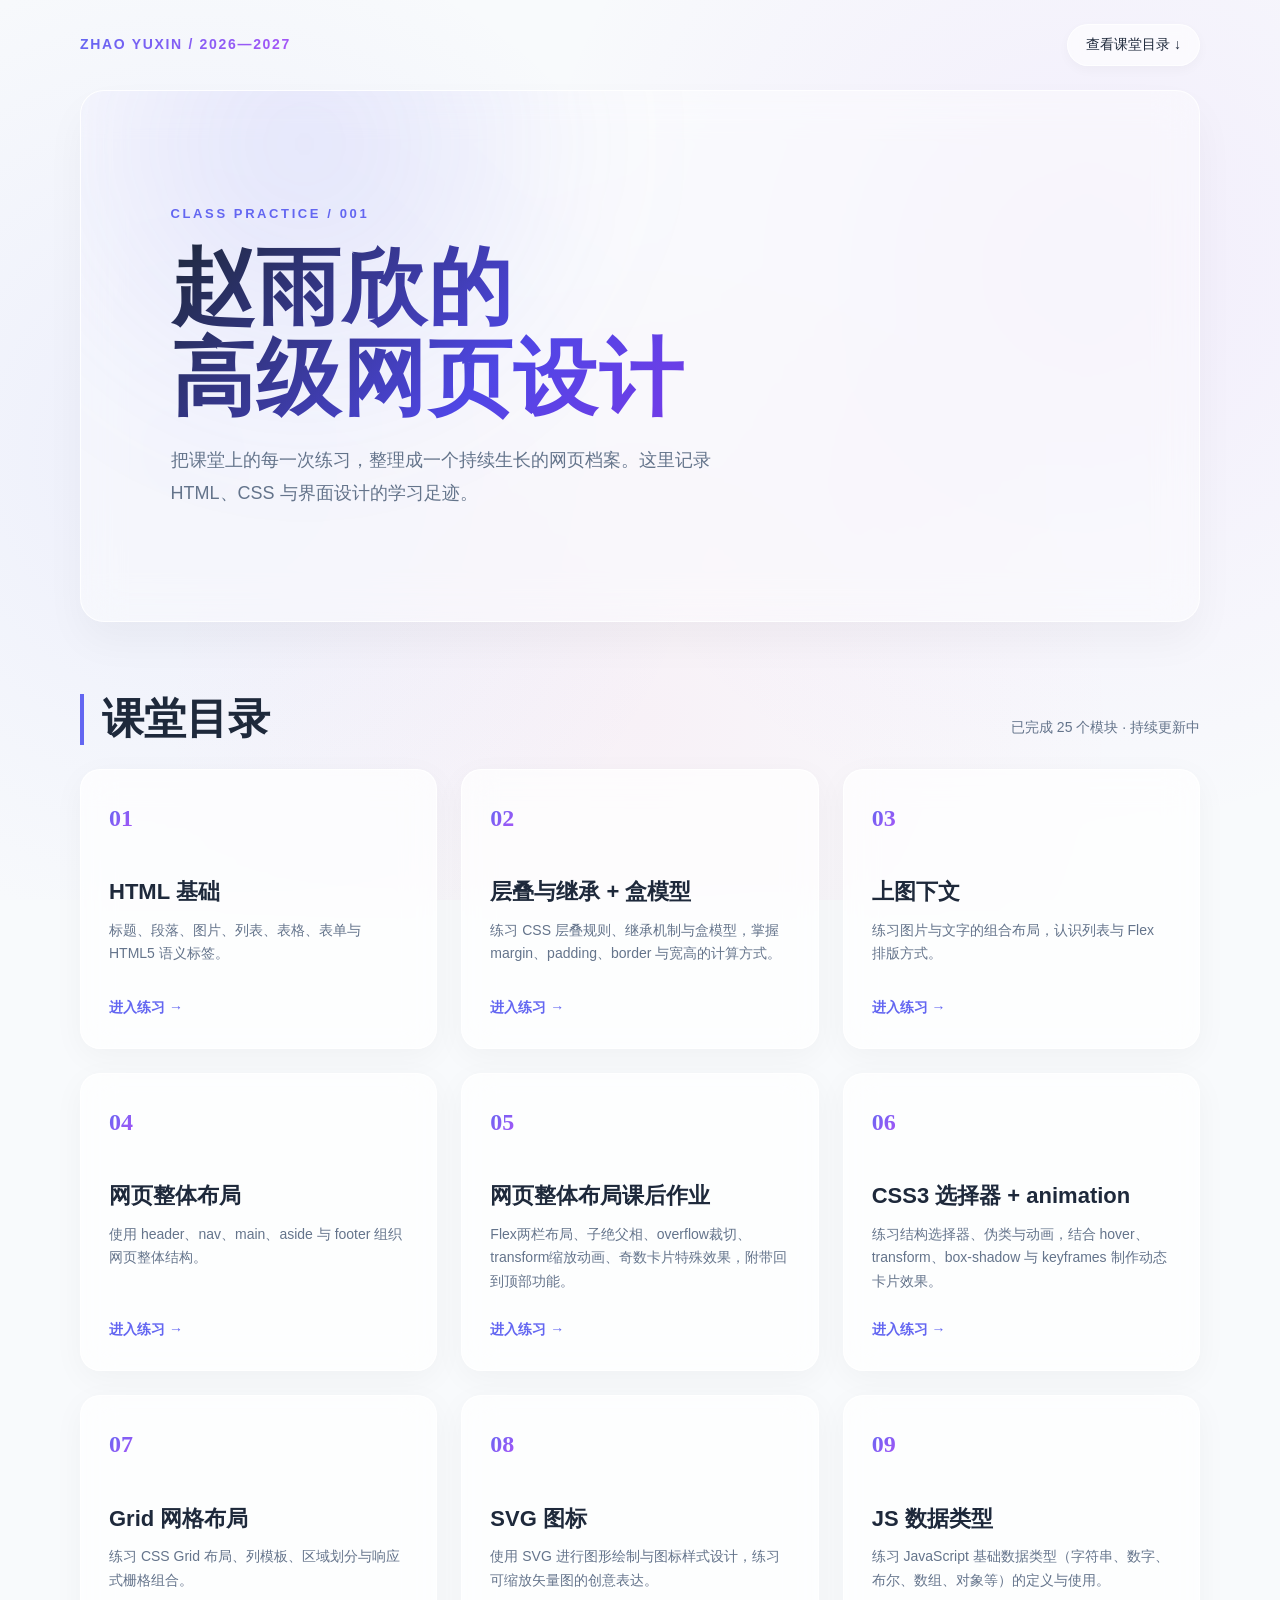
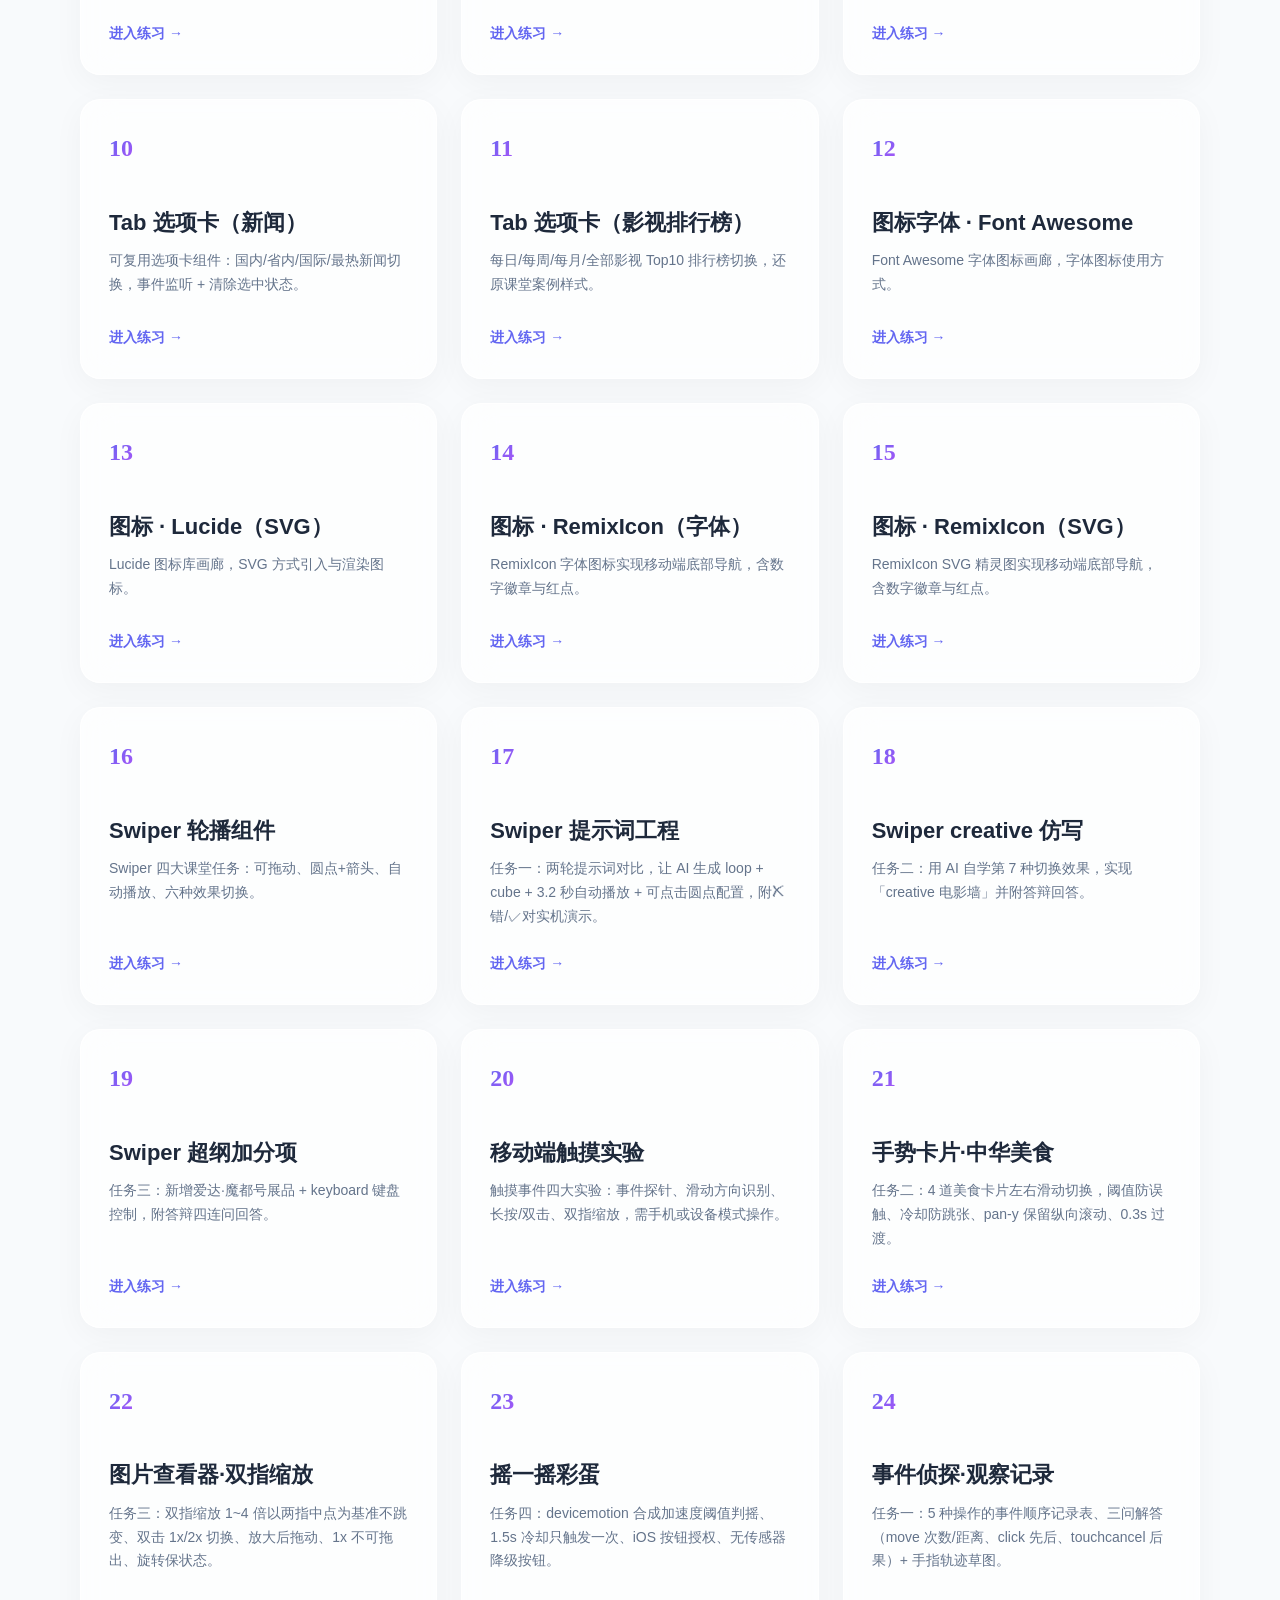
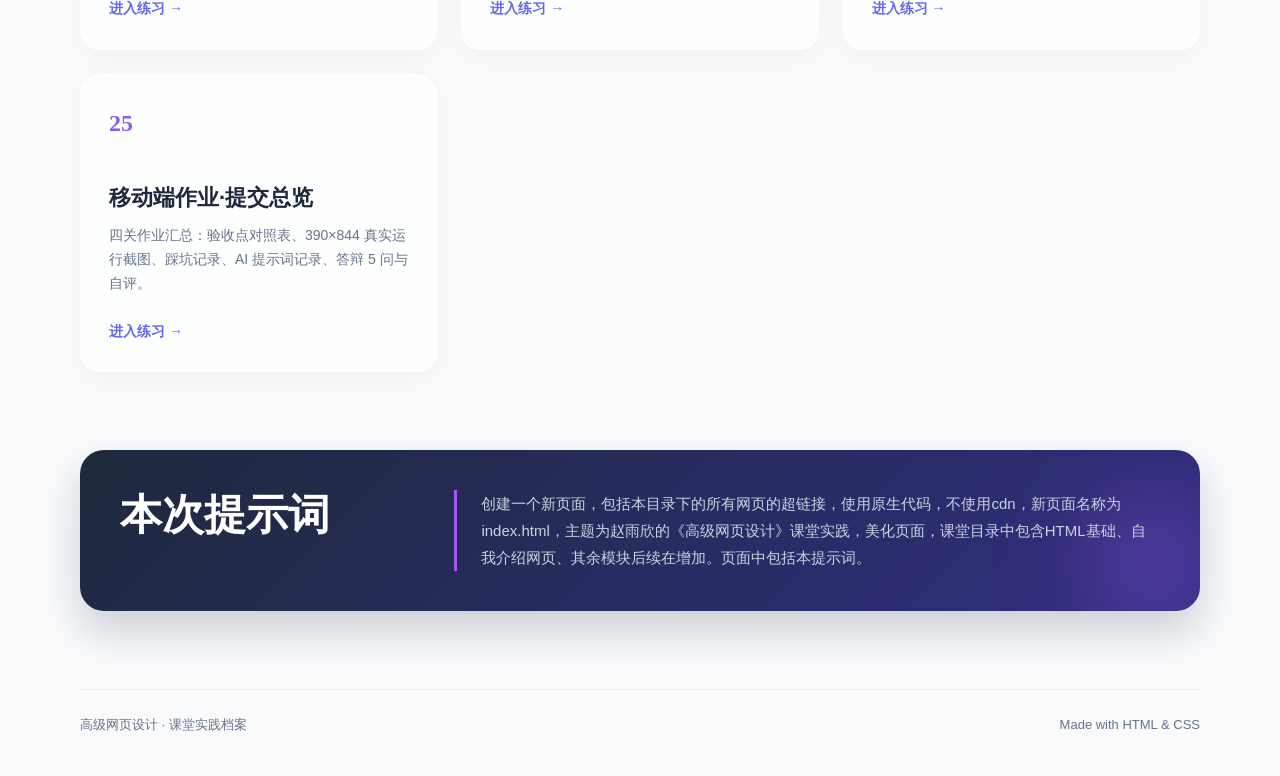
==== index.html @ 9308688d "Add files via upload" ====
<!DOCTYPE html>
<html lang="zh-CN">
<head>
    <meta charset="UTF-8">
    <meta name="viewport" content="width=device-width, initial-scale=1.0">
    <meta name="description" content="赵雨欣的《高级网页设计》课堂实践目录">
    <title>赵雨欣｜高级网页设计课堂实践</title>
    <style>
        /* ========== 全局优雅调色板 ========== */
        :root {
            --ink: #1e293b;           /* 深邃墨蓝，用于主文字 */
            --muted: #64748b;         /* 灰蓝，用于次要文字 */
            --paper: #f8fafc;         /* 极浅灰，用于页面底色 */
            --card-bg: rgba(255, 255, 255, 0.7); /* 玻璃拟态：半透明白 */
            --card-border: rgba(255, 255, 255, 0.9); /* 玻璃拟态：高光边框 */
            --accent: #6366f1;        /* 主强调色：优雅靛蓝 */
            --accent-light: #a855f7;  /* 辅强调色：梦幻紫 */
            --accent-pink: #ec4899;   /* 点缀色：活力粉 */
            --yellow: #f59e0b;        /* 暖金色，用于亮点 */
        }
        
        * { box-sizing: border-box; margin: 0; padding: 0; }
        
        html { scroll-behavior: smooth; }
        
        body {
            color: var(--ink);
            background: var(--paper);
            font-family: "Microsoft YaHei", "PingFang SC", -apple-system, sans-serif;
            line-height: 1.7;
            /* 核心背景：柔和的多色渐变光晕，营造梦幻感 */
            background-image: 
                radial-gradient(circle at 15% 50%, rgba(99, 102, 241, 0.08) 0%, transparent 45%),
                radial-gradient(circle at 85% 30%, rgba(168, 85, 247, 0.08) 0%, transparent 45%),
                radial-gradient(circle at 50% 80%, rgba(236, 72, 153, 0.05) 0%, transparent 50%);
            background-attachment: fixed;
        }

        a { color: inherit; text-decoration: none; }

        .page-shell {
            width: min(1120px, calc(100% - 40px));
            margin: 0 auto;
            position: relative;
            z-index: 1;
        }

        /* ========== 顶部导航 ========== */
        .topbar {
            display: flex;
            align-items: center;
            justify-content: space-between;
            padding: 24px 0;
            font-size: 14px;
        }
        .signature {
            font-weight: 700;
            letter-spacing: .12em;
            background: linear-gradient(135deg, var(--accent), var(--accent-light));
            -webkit-background-clip: text;
            -webkit-text-fill-color: transparent;
        }
        .topbar a {
            padding: 8px 18px;
            background: rgba(255, 255, 255, 0.6);
            border: 1px solid rgba(255, 255, 255, 0.8);
            border-radius: 999px;
            backdrop-filter: blur(8px);
            -webkit-backdrop-filter: blur(8px);
            transition: all 0.3s ease;
            box-shadow: 0 4px 12px rgba(0, 0, 0, 0.03);
        }
        .topbar a:hover {
            background: #fff;
            box-shadow: 0 6px 16px rgba(99, 102, 241, 0.15);
            transform: translateY(-2px);
            color: var(--accent);
        }

        /* ========== 头部巨幕区（Hero） ========== */
        .hero {
            position: relative;
            overflow: hidden;
            padding: clamp(54px, 9vw, 112px) clamp(28px, 7vw, 96px);
            background: rgba(255, 255, 255, 0.4);
            border: 1px solid rgba(255, 255, 255, 0.8);
            border-radius: 24px;
            backdrop-filter: blur(20px);
            -webkit-backdrop-filter: blur(20px);
            box-shadow: 0 20px 40px rgba(0, 0, 0, 0.04);
        }
        /* 在 Hero 区域增加一个柔和的光斑 */
        .hero::before {
            content: "";
            position: absolute;
            top: -50%;
            left: -10%;
            width: 60%;
            height: 120%;
            background: radial-gradient(circle, rgba(99, 102, 241, 0.15) 0%, transparent 70%);
            filter: blur(60px);
            z-index: 0;
        }
        .eyebrow {
            position: relative;
            z-index: 1;
            margin: 0 0 18px;
            color: var(--accent);
            font-size: 13px;
            font-weight: 700;
            letter-spacing: .2em;
            text-transform: uppercase;
        }
        h1, h2, p { position: relative; z-index: 1; }
        h1 {
            max-width: 720px;
            margin-bottom: 20px;
            font-family: Georgia, "Songti SC", serif;
            font-size: clamp(42px, 7vw, 84px);
            line-height: 1.08;
            letter-spacing: .02em;
            background: linear-gradient(135deg, #1e293b, #4f46e5, #9333ea);
            -webkit-background-clip: text;
            -webkit-text-fill-color: transparent;
        }
        .hero-copy {
            max-width: 600px;
            margin-bottom: 0;
            color: var(--muted);
            font-size: 18px;
            line-height: 1.8;
        }

        /* ========== 章节标题 ========== */
        .section-heading {
            display: flex;
            align-items: end;
            justify-content: space-between;
            gap: 24px;
            margin: 72px 0 24px;
            padding-left: 18px;
            border-left: 4px solid var(--accent);
        }
        h2 {
            margin-bottom: 0;
            font-family: Georgia, "Songti SC", serif;
            font-size: clamp(28px, 4vw, 42px);
            line-height: 1.2;
            color: var(--ink);
        }
        .section-note {
            margin-bottom: 5px;
            color: var(--muted);
            font-size: 14px;
        }

        /* ========== 卡片网格：玻璃拟态 ========== */
        .lesson-grid {
            display: grid;
            grid-template-columns: repeat(3, 1fr);
            gap: 24px;
        }
        .lesson-card {
            display: flex;
            min-height: 280px;
            flex-direction: column;
            justify-content: space-between;
            padding: 28px;
            background: var(--card-bg);
            border: 1px solid var(--card-border);
            border-radius: 20px;
            backdrop-filter: blur(16px);
            -webkit-backdrop-filter: blur(16px);
            box-shadow: 0 8px 32px rgba(0, 0, 0, 0.04);
            transition: all 0.4s cubic-bezier(0.175, 0.885, 0.32, 1.275);
        }
        .lesson-card:hover {
            transform: translateY(-8px) scale(1.02);
            box-shadow: 0 20px 40px rgba(99, 102, 241, 0.15);
            border-color: var(--accent);
            background: rgba(255, 255, 255, 0.9);
        }
        .lesson-number {
            font-family: Georgia, serif;
            font-size: 24px;
            font-weight: 700;
            background: linear-gradient(135deg, var(--accent), var(--accent-light));
            -webkit-background-clip: text;
            -webkit-text-fill-color: transparent;
        }
        .lesson-card h3 {
            margin: 35px 0 8px;
            font-size: 22px;
            color: var(--ink);
        }
        .lesson-card p {
            margin-bottom: 0;
            color: var(--muted);
            font-size: 14px;
            line-height: 1.7;
        }
        .card-link {
            margin-top: 24px;
            color: var(--accent);
            font-size: 14px;
            font-weight: 700;
            transition: letter-spacing 0.3s ease;
        }
        .lesson-card:hover .card-link {
            letter-spacing: 1px;
        }
        .upcoming {
            background: transparent;
            border-style: dashed;
            border-color: rgba(99, 102, 241, 0.3);
            box-shadow: none;
        }
        .upcoming:hover {
            background: rgba(255, 255, 255, 0.5);
            border-style: solid;
        }
        .upcoming .lesson-number,
        .upcoming .card-link {
            color: var(--muted);
            -webkit-text-fill-color: var(--muted);
        }

        /* ========== 底部提示词区块：高端对比 ========== */
        .prompt-section {
            display: grid;
            grid-template-columns: minmax(190px, .6fr) 1.4fr;
            gap: 32px;
            margin: 78px 0;
            padding: 40px;
            background: linear-gradient(135deg, #1e293b, #312e81);
            color: #e2e8f0;
            border-radius: 24px;
            box-shadow: 0 20px 40px rgba(30, 41, 59, 0.2);
            position: relative;
            overflow: hidden;
        }
        .prompt-section::after {
            content: "";
            position: absolute;
            bottom: -50px;
            right: -50px;
            width: 200px;
            height: 200px;
            background: radial-gradient(circle, rgba(168, 85, 247, 0.4) 0%, transparent 70%);
            filter: blur(40px);
            z-index: 0;
        }
        .prompt-section h2 {
            color: #fff;
            position: relative;
            z-index: 1;
        }
        .prompt-section blockquote {
            margin: 0;
            padding-left: 24px;
            border-left: 3px solid var(--accent-light);
            color: #cbd5e1;
            font-size: 15px;
            line-height: 1.8;
            position: relative;
            z-index: 1;
        }

        /* ========== 页脚 ========== */
        .footer {
            display: flex;
            justify-content: space-between;
            gap: 20px;
            padding: 24px 0 40px;
            color: var(--muted);
            border-top: 1px solid rgba(99, 102, 241, 0.1);
            font-size: 13px;
        }

        /* ========== 响应式适配 ========== */
        @media (max-width: 760px) {
            .page-shell { width: min(100% - 28px, 600px); }
            .topbar { align-items: flex-start; flex-direction: column; gap: 12px; }
            .lesson-grid, .prompt-section { grid-template-columns: 1fr; }
            .section-heading, .footer { align-items: flex-start; flex-direction: column; }
            .prompt-section { gap: 20px; padding: 28px; }
            .hero { padding: 40px 24px; }
        }
    </style>
</head>
<body>
    <div class="page-shell">
        <header class="topbar">
            <div class="signature">ZHAO YUXIN / 2026—2027</div>
            <a href="#lessons">查看课堂目录 ↓</a>
        </header>
        <main>
            <section class="hero" aria-labelledby="page-title">
                <p class="eyebrow">CLASS PRACTICE / 001</p>
                <h1 id="page-title">赵雨欣的<br>高级网页设计</h1>
                <p class="hero-copy">把课堂上的每一次练习，整理成一个持续生长的网页档案。这里记录 HTML、CSS 与界面设计的学习足迹。</p>
            </section>
            <section id="lessons" aria-labelledby="lessons-title">
                <div class="section-heading">
                    <h2 id="lessons-title">课堂目录</h2>
                    <p class="section-note">已完成 25 个模块 · 持续更新中</p>
                </div>
                <div class="lesson-grid">
                    <a class='lesson-card' href='zyx.html'>
                        <div>
                            <span class="lesson-number">01</span>
                            <h3>HTML 基础</h3>
                            <p>标题、段落、图片、列表、表格、表单与 HTML5 语义标签。</p>
                        </div>
                        <span class="card-link">进入练习 →</span>
                    </a>
                    <a class='lesson-card' href='stack029.html'>
                        <div>
                            <span class="lesson-number">02</span>
                            <h3>层叠与继承 + 盒模型</h3>
                            <p>练习 CSS 层叠规则、继承机制与盒模型，掌握 margin、padding、border 与宽高的计算方式。</p>
                        </div>
                        <span class="card-link">进入练习 →</span>
                    </a>
                    <a class='lesson-card' href='picture.text029.html'>
                        <div>
                            <span class="lesson-number">03</span>
                            <h3>上图下文</h3>
                            <p>练习图片与文字的组合布局，认识列表与 Flex 排版方式。</p>
                        </div>
                        <span class="card-link">进入练习 →</span>
                    </a>
                    <a class='lesson-card' href='1029.html'>
                        <div>
                            <span class="lesson-number">04</span>
                            <h3>网页整体布局</h3>
                            <p>使用 header、nav、main、aside 与 footer 组织网页整体结构。</p>
                        </div>
                        <span class="card-link">进入练习 →</span>
                    </a>
                    <a class='lesson-card' href='total029.html'>
                        <div>
                            <span class="lesson-number">05</span>
                            <h3>网页整体布局课后作业</h3>
                            <p>Flex两栏布局、子绝父相、overflow裁切、transform缩放动画、奇数卡片特殊效果，附带回到顶部功能。</p>
                        </div>
                        <span class="card-link">进入练习 →</span>
                    </a>
                    <a class='lesson-card' href='css3029.HTML'>
                        <div>
                            <span class="lesson-number">06</span>
                            <h3>CSS3 选择器 + animation</h3>
                            <p>练习结构选择器、伪类与动画，结合 hover、transform、box-shadow 与 keyframes 制作动态卡片效果。</p>
                        </div>
                        <span class="card-link">进入练习 →</span>
                    </a>
                    <a class='lesson-card' href='Grid029.html'>
                        <div>
                            <span class="lesson-number">07</span>
                            <h3>Grid 网格布局</h3>
                            <p>练习 CSS Grid 布局、列模板、区域划分与响应式栅格组合。</p>
                        </div>
                        <span class="card-link">进入练习 →</span>
                    </a>
                    <a class='lesson-card' href='svg029.html'>
                        <div>
                            <span class="lesson-number">08</span>
                            <h3>SVG 图标</h3>
                            <p>使用 SVG 进行图形绘制与图标样式设计，练习可缩放矢量图的创意表达。</p>
                        </div>
                        <span class="card-link">进入练习 →</span>
                    </a>
                    <a class='lesson-card' href='dataTyp029.html'>
                        <div>
                            <span class="lesson-number">09</span>
                            <h3>JS 数据类型</h3>
                            <p>练习 JavaScript 基础数据类型（字符串、数字、布尔、数组、对象等）的定义与使用。</p>
                        </div>
                        <span class="card-link">进入练习 →</span>
                    </a>
                    <a class='lesson-card' href='tab-news.html'>
                        <div>
                            <span class="lesson-number">10</span>
                            <h3>Tab 选项卡（新闻）</h3>
                            <p>可复用选项卡组件：国内/省内/国际/最热新闻切换，事件监听 + 清除选中状态。</p>
                        </div>
                        <span class="card-link">进入练习 →</span>
                    </a>
                    <a class='lesson-card' href='indexzhaoyuxin1029.html'>
                        <div>
                            <span class="lesson-number">11</span>
                            <h3>Tab 选项卡（影视排行榜）</h3>
                            <p>每日/每周/每月/全部影视 Top10 排行榜切换，还原课堂案例样式。</p>
                        </div>
                        <span class="card-link">进入练习 →</span>
                    </a>
                    <a class='lesson-card' href='iconfont-1.html'>
                        <div>
                            <span class="lesson-number">12</span>
                            <h3>图标字体 · Font Awesome</h3>
                            <p>Font Awesome 字体图标画廊，字体图标使用方式。</p>
                        </div>
                        <span class="card-link">进入练习 →</span>
                    </a>
                    <a class='lesson-card' href='iconfont-2.html'>
                        <div>
                            <span class="lesson-number">13</span>
                            <h3>图标 · Lucide（SVG）</h3>
                            <p>Lucide 图标库画廊，SVG 方式引入与渲染图标。</p>
                        </div>
                        <span class="card-link">进入练习 →</span>
                    </a>
                    <a class='lesson-card' href='iconfont-3.html'>
                        <div>
                            <span class="lesson-number">14</span>
                            <h3>图标 · RemixIcon（字体）</h3>
                            <p>RemixIcon 字体图标实现移动端底部导航，含数字徽章与红点。</p>
                        </div>
                        <span class="card-link">进入练习 →</span>
                    </a>
                    <a class='lesson-card' href='iconfont-4.html'>
                        <div>
                            <span class="lesson-number">15</span>
                            <h3>图标 · RemixIcon（SVG）</h3>
                            <p>RemixIcon SVG 精灵图实现移动端底部导航，含数字徽章与红点。</p>
                        </div>
                        <span class="card-link">进入练习 →</span>
                    </a>
                    <a class='lesson-card' href='swiper-task.html'>
                        <div>
                            <span class="lesson-number">16</span>
                            <h3>Swiper 轮播组件</h3>
                            <p>Swiper 四大课堂任务：可拖动、圆点+箭头、自动播放、六种效果切换。</p>
                        </div>
                        <span class="card-link">进入练习 →</span>
                    </a>
                    <a class='lesson-card' href='zyx1029_task1_cube.html'>
                        <div>
                            <span class="lesson-number">17</span>
                            <h3>Swiper 提示词工程</h3>
                            <p>任务一：两轮提示词对比，让 AI 生成 loop + cube + 3.2 秒自动播放 + 可点击圆点配置，附✗错/✓对实机演示。</p>
                        </div>
                        <span class="card-link">进入练习 →</span>
                    </a>
                    <a class='lesson-card' href='zyx1029_task2_creative.html'>
                        <div>
                            <span class="lesson-number">18</span>
                            <h3>Swiper creative 仿写</h3>
                            <p>任务二：用 AI 自学第 7 种切换效果，实现「creative 电影墙」并附答辩回答。</p>
                        </div>
                        <span class="card-link">进入练习 →</span>
                    </a>
                    <a class='lesson-card' href='zyx1029_task3_keyboard.html'>
                        <div>
                            <span class="lesson-number">19</span>
                            <h3>Swiper 超纲加分项</h3>
                            <p>任务三：新增爱达·魔都号展品 + keyboard 键盘控制，附答辩四连问回答。</p>
                        </div>
                        <span class="card-link">进入练习 →</span>
                    </a>
                    <a class='lesson-card' href='24001011029赵雨欣_移动端触摸交互.html'>
                        <div>
                            <span class="lesson-number">20</span>
                            <h3>移动端触摸实验</h3>
                            <p>触摸事件四大实验：事件探针、滑动方向识别、长按/双击、双指缩放，需手机或设备模式操作。</p>
                        </div>
                        <span class="card-link">进入练习 →</span>
                    </a>
                    <a class='lesson-card' href='24001011029赵雨欣_mobile-gesture.html'>
                        <div>
                            <span class="lesson-number">21</span>
                            <h3>手势卡片·中华美食</h3>
                            <p>任务二：4 道美食卡片左右滑动切换，阈值防误触、冷却防跳张、pan-y 保留纵向滚动、0.3s 过渡。</p>
                        </div>
                        <span class="card-link">进入练习 →</span>
                    </a>
                    <a class='lesson-card' href='24001011029赵雨欣_mobile-zoom.html'>
                        <div>
                            <span class="lesson-number">22</span>
                            <h3>图片查看器·双指缩放</h3>
                            <p>任务三：双指缩放 1~4 倍以两指中点为基准不跳变、双击 1x/2x 切换、放大后拖动、1x 不可拖出、旋转保状态。</p>
                        </div>
                        <span class="card-link">进入练习 →</span>
                    </a>
                    <a class='lesson-card' href='24001011029赵雨欣_mobile-sensor.html'>
                        <div>
                            <span class="lesson-number">23</span>
                            <h3>摇一摇彩蛋</h3>
                            <p>任务四：devicemotion 合成加速度阈值判摇、1.5s 冷却只触发一次、iOS 按钮授权、无传感器降级按钮。</p>
                        </div>
                        <span class="card-link">进入练习 →</span>
                    </a>
                    <a class='lesson-card' href='24001011029赵雨欣_事件侦探记录.html'>
                        <div>
                            <span class="lesson-number">24</span>
                            <h3>事件侦探·观察记录</h3>
                            <p>任务一：5 种操作的事件顺序记录表、三问解答（move 次数/距离、click 先后、touchcancel 后果）+ 手指轨迹草图。</p>
                        </div>
                        <span class="card-link">进入练习 →</span>
                    </a>
                    <a class='lesson-card' href='24001011029赵雨欣_移动端作业提交总览.html'>
                        <div>
                            <span class="lesson-number">25</span>
                            <h3>移动端作业·提交总览</h3>
                            <p>四关作业汇总：验收点对照表、390×844 真实运行截图、踩坑记录、AI 提示词记录、答辩 5 问与自评。</p>
                        </div>
                        <span class="card-link">进入练习 →</span>
                    </a>
                </div>
            </section>
            <section class="prompt-section" aria-labelledby="prompt-title">
                <h2 id="prompt-title">本次提示词</h2>
                <blockquote>创建一个新页面，包括本目录下的所有网页的超链接，使用原生代码，不使用cdn，新页面名称为index.html，主题为赵雨欣的《高级网页设计》课堂实践，美化页面，课堂目录中包含HTML基础、自我介绍网页、其余模块后续在增加。页面中包括本提示词。</blockquote>
            </section>
        </main>
        <footer class="footer">
            <span>高级网页设计 · 课堂实践档案</span>
            <span>Made with HTML &amp; CSS</span>
        </footer>
    </div>
</body>
</html>
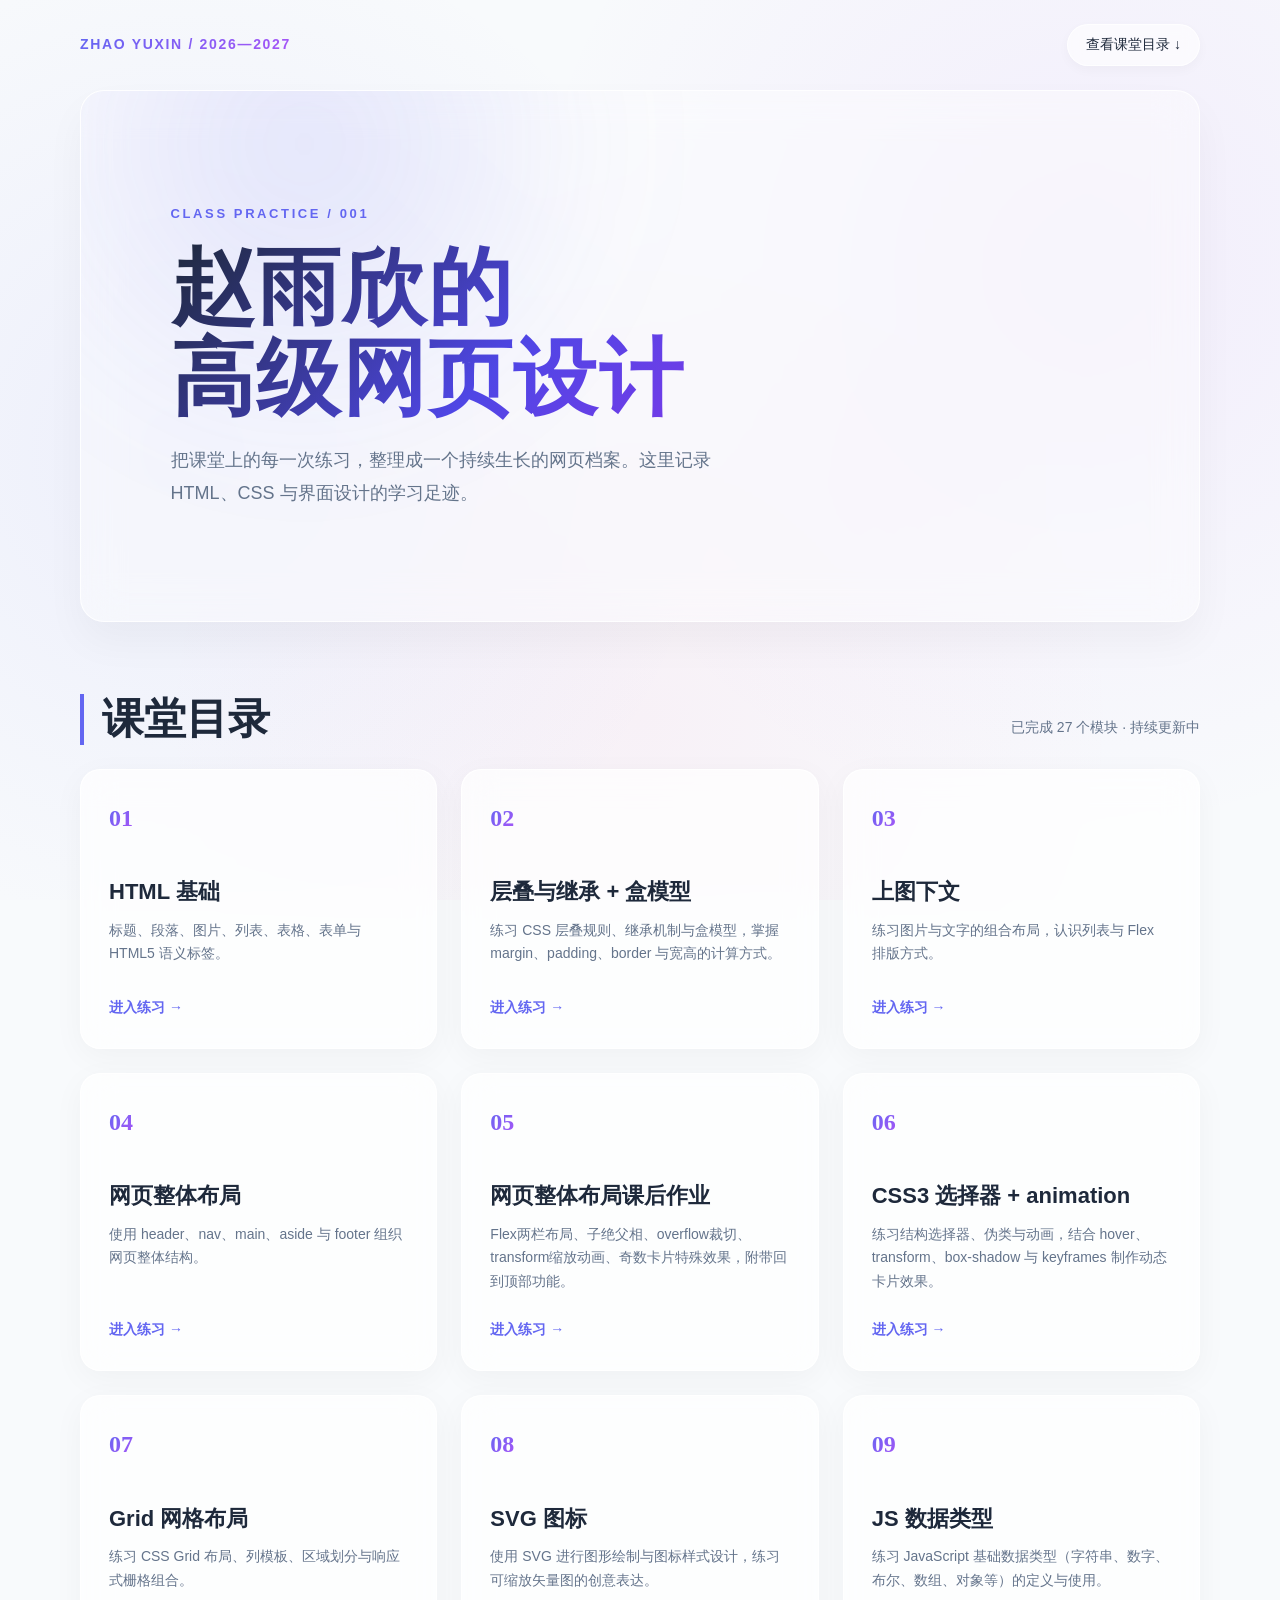
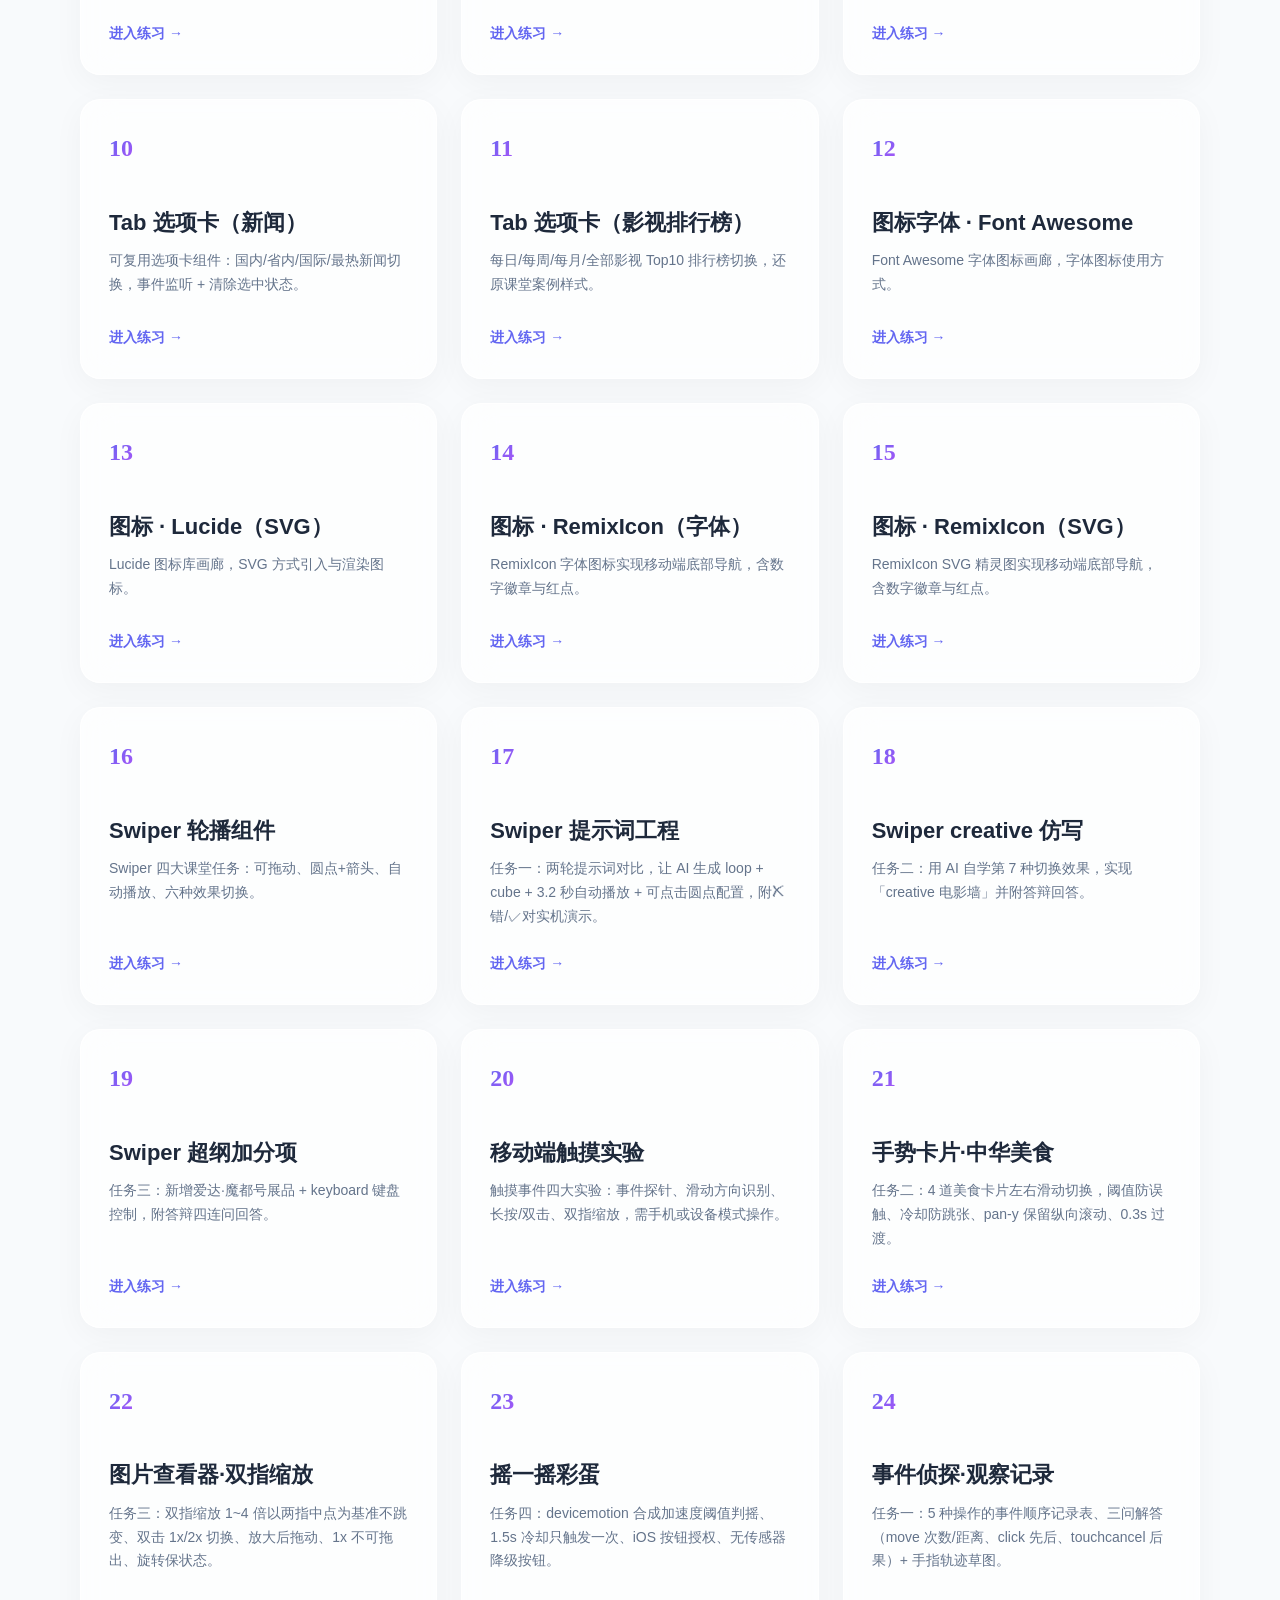
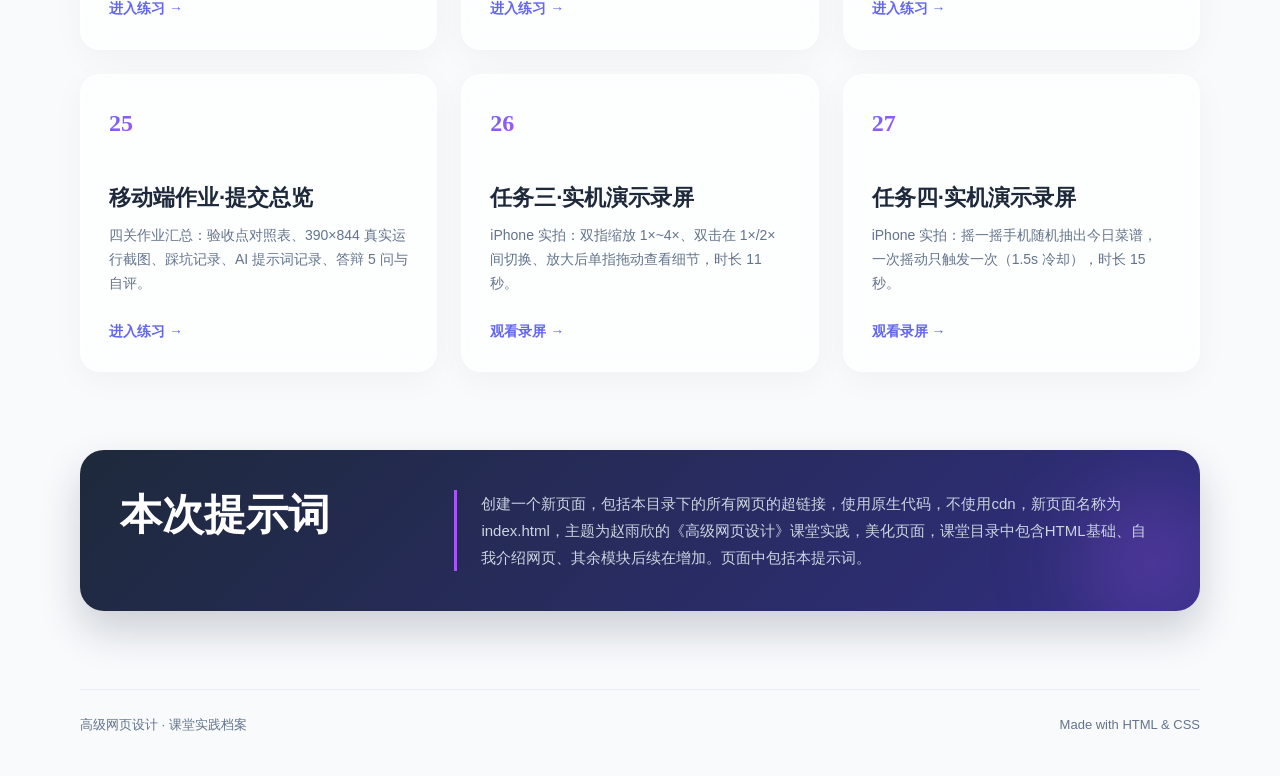
==== commit 11cbde2a: "Add files via upload" ====
--- a/index.html
+++ b/index.html
@@ -303,7 +303,7 @@
             <section id="lessons" aria-labelledby="lessons-title">
                 <div class="section-heading">
                     <h2 id="lessons-title">课堂目录</h2>
-                    <p class="section-note">已完成 25 个模块 · 持续更新中</p>
+                    <p class="section-note">已完成 27 个模块 · 持续更新中</p>
                 </div>
                 <div class="lesson-grid">
                     <a class='lesson-card' href='zyx.html'>
@@ -458,7 +458,7 @@
                         </div>
                         <span class="card-link">进入练习 →</span>
                     </a>
-                    <a class='lesson-card' href='24001011029赵雨欣_移动端触摸交互.html'>
+                    <a class='lesson-card' href='24001011029zhaoyuxin_mobile-touch-lesson.html'>
                         <div>
                             <span class="lesson-number">20</span>
                             <h3>移动端触摸实验</h3>
@@ -466,7 +466,7 @@
                         </div>
                         <span class="card-link">进入练习 →</span>
                     </a>
-                    <a class='lesson-card' href='24001011029赵雨欣_mobile-gesture.html'>
+                    <a class='lesson-card' href='24001011029zhaoyuxin_mobile-gesture.html'>
                         <div>
                             <span class="lesson-number">21</span>
                             <h3>手势卡片·中华美食</h3>
@@ -474,7 +474,7 @@
                         </div>
                         <span class="card-link">进入练习 →</span>
                     </a>
-                    <a class='lesson-card' href='24001011029赵雨欣_mobile-zoom.html'>
+                    <a class='lesson-card' href='24001011029zhaoyuxin_mobile-zoom.html'>
                         <div>
                             <span class="lesson-number">22</span>
                             <h3>图片查看器·双指缩放</h3>
@@ -482,7 +482,7 @@
                         </div>
                         <span class="card-link">进入练习 →</span>
                     </a>
-                    <a class='lesson-card' href='24001011029赵雨欣_mobile-sensor.html'>
+                    <a class='lesson-card' href='24001011029zhaoyuxin_mobile-sensor.html'>
                         <div>
                             <span class="lesson-number">23</span>
                             <h3>摇一摇彩蛋</h3>
@@ -490,7 +490,7 @@
                         </div>
                         <span class="card-link">进入练习 →</span>
                     </a>
-                    <a class='lesson-card' href='24001011029赵雨欣_事件侦探记录.html'>
+                    <a class='lesson-card' href='24001011029zhaoyuxin_mobile-detective.html'>
                         <div>
                             <span class="lesson-number">24</span>
                             <h3>事件侦探·观察记录</h3>
@@ -498,13 +498,29 @@
                         </div>
                         <span class="card-link">进入练习 →</span>
                     </a>
-                    <a class='lesson-card' href='24001011029赵雨欣_移动端作业提交总览.html'>
+                    <a class='lesson-card' href='24001011029zhaoyuxin_Mobile%20Homework.html'>
                         <div>
                             <span class="lesson-number">25</span>
                             <h3>移动端作业·提交总览</h3>
                             <p>四关作业汇总：验收点对照表、390×844 真实运行截图、踩坑记录、AI 提示词记录、答辩 5 问与自评。</p>
                         </div>
                         <span class="card-link">进入练习 →</span>
+                    </a>
+                    <a class='lesson-card' href='zyx1029_shots/mobile-zoom-demo.mp4'>
+                        <div>
+                            <span class="lesson-number">26</span>
+                            <h3>任务三·实机演示录屏</h3>
+                            <p>iPhone 实拍：双指缩放 1×~4×、双击在 1×/2× 间切换、放大后单指拖动查看细节，时长 11 秒。</p>
+                        </div>
+                        <span class="card-link">观看录屏 →</span>
+                    </a>
+                    <a class='lesson-card' href='zyx1029_shots/mobile-sensor-demo.mp4'>
+                        <div>
+                            <span class="lesson-number">27</span>
+                            <h3>任务四·实机演示录屏</h3>
+                            <p>iPhone 实拍：摇一摇手机随机抽出今日菜谱，一次摇动只触发一次（1.5s 冷却），时长 15 秒。</p>
+                        </div>
+                        <span class="card-link">观看录屏 →</span>
                     </a>
                 </div>
             </section>
